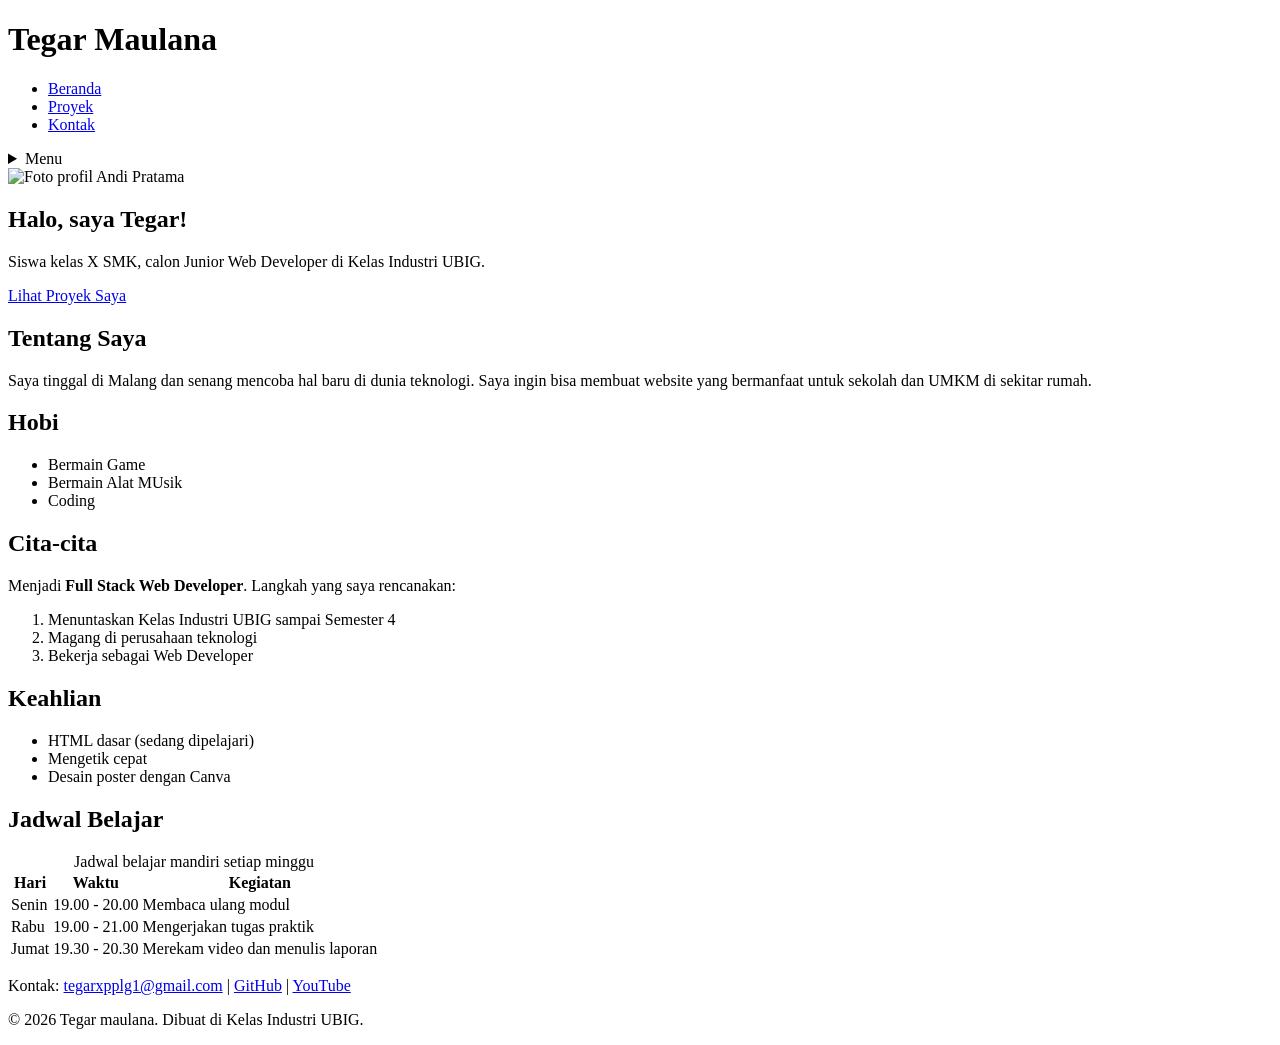
==== index.html @ 7f23cd94 "Frist Commit" ====
<!DOCTYPE html>
<html lang="id">
<head>
  <meta charset="UTF-8">
  <meta name="viewport" content="width=device-width, initial-scale=1.0">
  <title>Tegar Maulana | Beranda</title>
  <link rel="preconnect" href="https://fonts.googleapis.com">
  <link rel="preconnect" href="https://fonts.gstatic.com" crossorigin>
  <link href="https://fonts.googleapis.com/css2?family=Inter:wght@400;600&family=Poppins:wght@600;700&display=swap" rel="stylesheet">
  <link rel="stylesheet" href="css/style.css">
</head>
<body>
  <header>
    <div class="container navbar">
      <h1>Tegar Maulana</h1>
      <nav class="menu-laptop">
        <ul>
          <li><a href="index.html">Beranda</a></li>
          <li><a href="proyek.html">Proyek</a></li>
          <li><a href="kontak.html">Kontak</a></li>
        </ul>
      </nav>
      <!-- Tantangan: menu ponsel yang bisa dibuka-tutup -->
      <details class="menu-ponsel">
        <summary>Menu</summary>
        <nav>
          <ul>
            <li><a href="index.html">Beranda</a></li>
            <li><a href="proyek.html">Proyek</a></li>
            <li><a href="kontak.html">Kontak</a></li>
          </ul>
        </nav>
      </details>
    </div>
  </header>

  <main>
    <div class="container">
      <section class="hero">
        <img src="img/foto-profil.png" alt="Foto profil Andi Pratama" width="180">
        <div>
          <h2>Halo, saya Tegar!</h2>
          <p>Siswa kelas X SMK, calon Junior Web Developer di Kelas Industri UBIG.</p>
          <a href="proyek.html" class="tombol">Lihat Proyek Saya</a>
        </div>
      </section>

      <section class="kartu">
        <h2>Tentang Saya</h2>
        <p>Saya tinggal di Malang dan senang mencoba hal baru di dunia teknologi. Saya ingin bisa membuat website yang bermanfaat untuk sekolah dan UMKM di sekitar rumah.</p>
      </section>

      <div class="daftar-kartu">
        <section class="kartu">
          <h2>Hobi</h2>
          <ul>
            <li>Bermain Game</li>
            <li>Bermain Alat MUsik</li>
            <li>Coding</li>
          </ul>
        </section>

        <section class="kartu">
          <h2>Cita-cita</h2>
          <p>Menjadi <strong>Full Stack Web Developer</strong>. Langkah yang saya rencanakan:</p>
          <ol>
            <li>Menuntaskan Kelas Industri UBIG sampai Semester 4</li>
            <li>Magang di perusahaan teknologi</li>
            <li>Bekerja sebagai Web Developer</li>
          </ol>
        </section>

        <section class="kartu">
          <h2>Keahlian</h2>
          <ul>
            <li>HTML dasar (sedang dipelajari)</li>
            <li>Mengetik cepat</li>
            <li>Desain poster dengan Canva</li>
          </ul>
        </section>
      </div>

      <section class="kartu">
        <h2>Jadwal Belajar</h2>
        <table>
          <caption>Jadwal belajar mandiri setiap minggu</caption>
          <thead>
            <tr>
              <th>Hari</th>
              <th>Waktu</th>
              <th>Kegiatan</th>
            </tr>
          </thead>
          <tbody>
            <tr>
              <td>Senin</td>
              <td>19.00 - 20.00</td>
              <td>Membaca ulang modul</td>
            </tr>
            <tr>
              <td>Rabu</td>
              <td>19.00 - 21.00</td>
              <td>Mengerjakan tugas praktik</td>
            </tr>
            <tr>
              <td>Jumat</td>
              <td>19.30 - 20.30</td>
              <td>Merekam video dan menulis laporan</td>
            </tr>
          </tbody>
        </table>
      </section>
    </div>
  </main>

  <footer>
    <p>Kontak: <a href="mailto:tegarxpplg1@gmail.com">tegarxpplg1@gmail.com</a> |
      <a href="https://github.com/T3garGG" target="_blank">GitHub</a> |
      <a href="https://www.youtube.com/" target="_blank">YouTube</a></p>
    <p>&copy; 2026 Tegar maulana. Dibuat di Kelas Industri UBIG.</p>
  </footer>
</body>
</html>
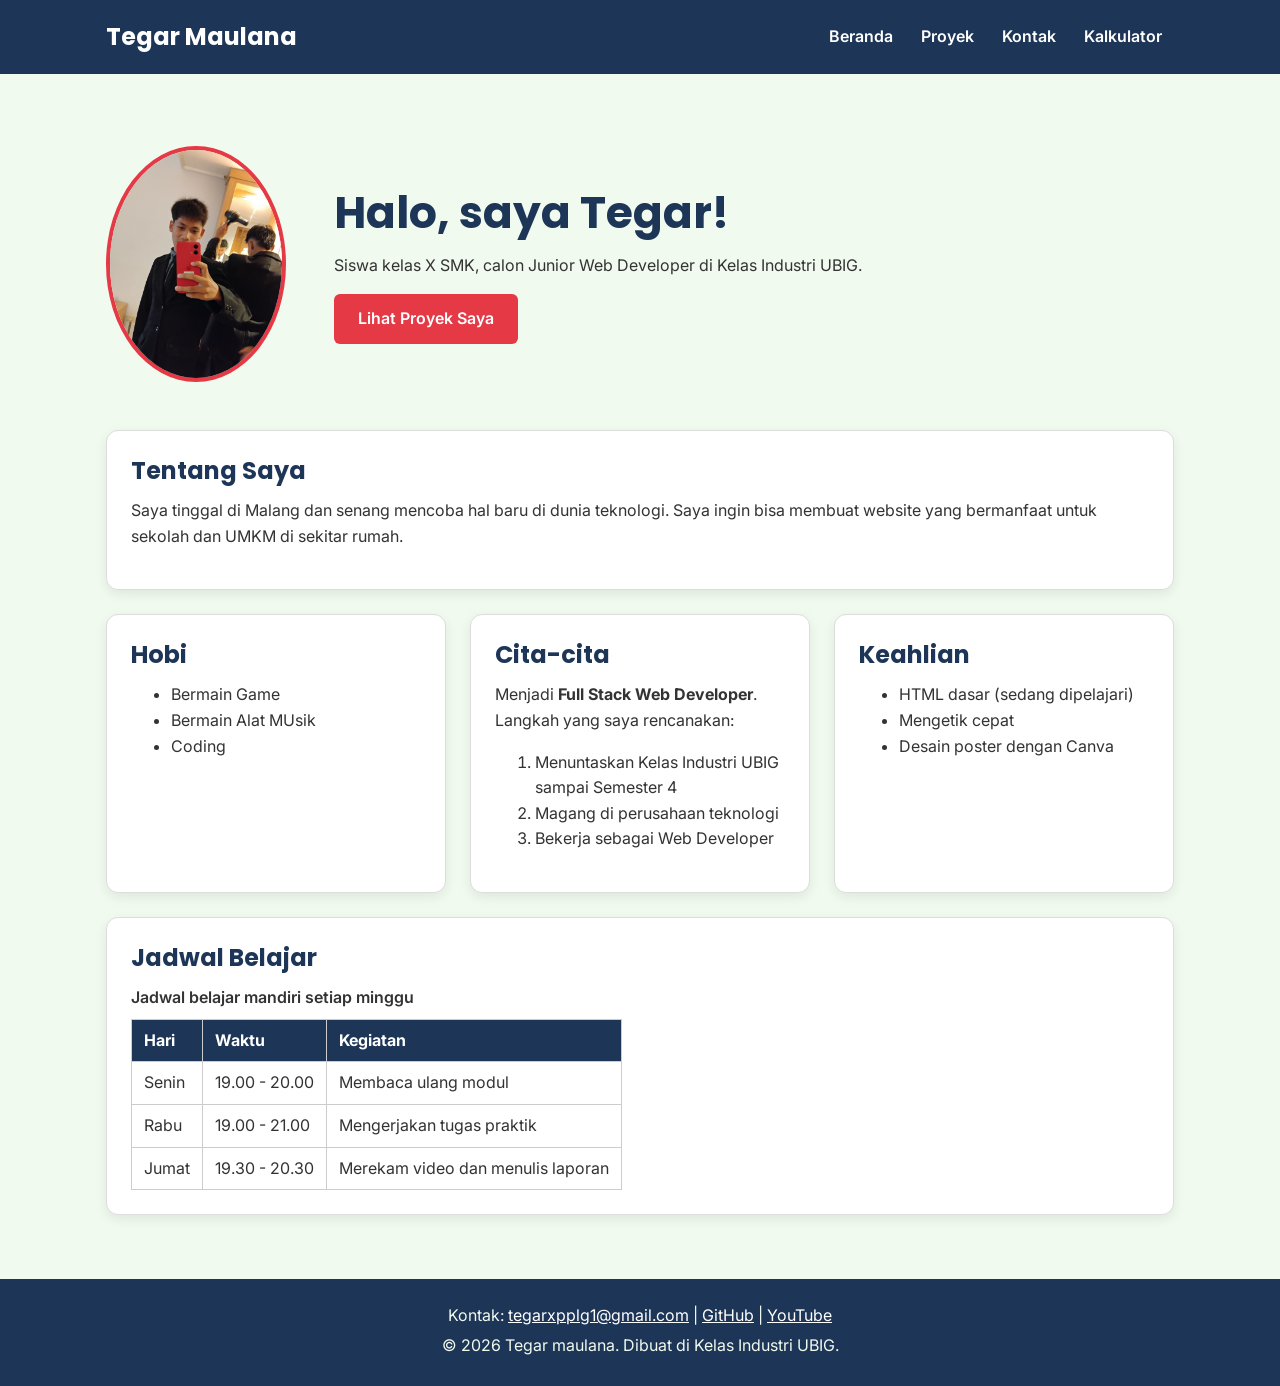
==== commit 7ba67cc5: "add kalkulator fitur" ====
--- a/index.html
+++ b/index.html
@@ -1,123 +1,144 @@
-<!DOCTYPE html>
+<!doctype html>
 <html lang="id">
-<head>
-  <meta charset="UTF-8">
-  <meta name="viewport" content="width=device-width, initial-scale=1.0">
-  <title>Tegar Maulana | Beranda</title>
-  <link rel="preconnect" href="https://fonts.googleapis.com">
-  <link rel="preconnect" href="https://fonts.gstatic.com" crossorigin>
-  <link href="https://fonts.googleapis.com/css2?family=Inter:wght@400;600&family=Poppins:wght@600;700&display=swap" rel="stylesheet">
-  <link rel="stylesheet" href="css/style.css">
-</head>
-<body>
-  <header>
-    <div class="container navbar">
-      <h1>Tegar Maulana</h1>
-      <nav class="menu-laptop">
-        <ul>
-          <li><a href="index.html">Beranda</a></li>
-          <li><a href="proyek.html">Proyek</a></li>
-          <li><a href="kontak.html">Kontak</a></li>
-        </ul>
-      </nav>
-      <!-- Tantangan: menu ponsel yang bisa dibuka-tutup -->
-      <details class="menu-ponsel">
-        <summary>Menu</summary>
-        <nav>
+  <head>
+    <meta charset="UTF-8" />
+    <meta name="viewport" content="width=device-width, initial-scale=1.0" />
+    <title>Tegar Maulana | Beranda</title>
+    <link rel="preconnect" href="https://fonts.googleapis.com" />
+    <link rel="preconnect" href="https://fonts.gstatic.com" crossorigin />
+    <link href="https://fonts.googleapis.com/css2?family=Inter:wght@400;600&family=Poppins:wght@600;700&display=swap"
+      rel="stylesheet"
+    />
+    <link rel="stylesheet" href="css/style.css" />
+  </head>
+  <body>
+    <header>
+      <div class="container navbar">
+        <h1>Tegar Maulana</h1>
+        <nav class="menu-laptop">
           <ul>
             <li><a href="index.html">Beranda</a></li>
             <li><a href="proyek.html">Proyek</a></li>
             <li><a href="kontak.html">Kontak</a></li>
+            <li><a href="kalkulator.html">Kalkulator</a></li>
           </ul>
         </nav>
-      </details>
-    </div>
-  </header>
+        <!-- Tantangan: menu ponsel yang bisa dibuka-tutup -->
+        <details class="menu-ponsel">
+          <summary>Menu</summary>
+          <nav>
+            <ul>
+              <li><a href="index.html">Beranda</a></li>
+              <li><a href="proyek.html">Proyek</a></li>
+              <li><a href="kontak.html">Kontak</a></li>
+              <li><a href="kalkulator.html">Kalkulator</a></li>
+            </ul>
+            <button type="button" id="mode" class="tombol-mode">Mode Gelap</button>
+          </nav>
+        </details>
+      </div>
+    </header>
 
-  <main>
-    <div class="container">
-      <section class="hero">
-        <img src="img/foto-profil.png" alt="Foto profil Andi Pratama" width="180">
-        <div>
-          <h2>Halo, saya Tegar!</h2>
-          <p>Siswa kelas X SMK, calon Junior Web Developer di Kelas Industri UBIG.</p>
-          <a href="proyek.html" class="tombol">Lihat Proyek Saya</a>
+    <main>
+      <div class="container">
+        <section class="hero">
+          <img
+            src="img/foto-profil.png"
+            alt="Foto profil Andi Pratama"
+            width="180"
+          />
+          <div>
+            <h2>Halo, saya Tegar!</h2>
+            <p>
+              Siswa kelas X SMK, calon Junior Web Developer di Kelas Industri
+              UBIG.
+            </p>
+            <a href="proyek.html" class="tombol">Lihat Proyek Saya</a>
+          </div>
+        </section>
+        <section class="kartu">
+          <h2>Tentang Saya</h2>
+          <p>
+            Saya tinggal di Malang dan senang mencoba hal baru di dunia
+            teknologi. Saya ingin bisa membuat website yang bermanfaat untuk
+            sekolah dan UMKM di sekitar rumah.
+          </p>
+        </section>
+        <div class="daftar-kartu">
+          <section class="kartu">
+            <h2>Hobi</h2>
+            <ul>
+              <li>Bermain Game</li>
+              <li>Bermain Alat MUsik</li>
+              <li>Coding</li>
+            </ul>
+          </section>
+          <section class="kartu">
+            <h2>Cita-cita</h2>
+            <p>
+              Menjadi <strong>Full Stack Web Developer</strong>. Langkah yang
+              saya rencanakan:
+            </p>
+            <ol>
+              <li>Menuntaskan Kelas Industri UBIG sampai Semester 4</li>
+              <li>Magang di perusahaan teknologi</li>
+              <li>Bekerja sebagai Web Developer</li>
+            </ol>
+          </section>
+          <section class="kartu">
+            <h2>Keahlian</h2>
+            <ul>
+              <li>HTML dasar (sedang dipelajari)</li>
+              <li>Mengetik cepat</li>
+              <li>Desain poster dengan Canva</li>
+            </ul>
+          </section>
         </div>
-      </section>
-
-      <section class="kartu">
-        <h2>Tentang Saya</h2>
-        <p>Saya tinggal di Malang dan senang mencoba hal baru di dunia teknologi. Saya ingin bisa membuat website yang bermanfaat untuk sekolah dan UMKM di sekitar rumah.</p>
-      </section>
-
-      <div class="daftar-kartu">
-        <section class="kartu">
-          <h2>Hobi</h2>
-          <ul>
-            <li>Bermain Game</li>
-            <li>Bermain Alat MUsik</li>
-            <li>Coding</li>
-          </ul>
-        </section>
 
         <section class="kartu">
-          <h2>Cita-cita</h2>
-          <p>Menjadi <strong>Full Stack Web Developer</strong>. Langkah yang saya rencanakan:</p>
-          <ol>
-            <li>Menuntaskan Kelas Industri UBIG sampai Semester 4</li>
-            <li>Magang di perusahaan teknologi</li>
-            <li>Bekerja sebagai Web Developer</li>
-          </ol>
-        </section>
-
-        <section class="kartu">
-          <h2>Keahlian</h2>
-          <ul>
-            <li>HTML dasar (sedang dipelajari)</li>
-            <li>Mengetik cepat</li>
-            <li>Desain poster dengan Canva</li>
-          </ul>
+          <h2>Jadwal Belajar</h2>
+          <table>
+            <caption>
+              Jadwal belajar mandiri setiap minggu
+            </caption>
+            <thead>
+              <tr>
+                <th>Hari</th>
+                <th>Waktu</th>
+                <th>Kegiatan</th>
+              </tr>
+            </thead>
+            <tbody>
+              <tr>
+                <td>Senin</td>
+                <td>19.00 - 20.00</td>
+                <td>Membaca ulang modul</td>
+              </tr>
+              <tr>
+                <td>Rabu</td>
+                <td>19.00 - 21.00</td>
+                <td>Mengerjakan tugas praktik</td>
+              </tr>
+              <tr>
+                <td>Jumat</td>
+                <td>19.30 - 20.30</td>
+                <td>Merekam video dan menulis laporan</td>
+              </tr>
+            </tbody>
+          </table>
         </section>
       </div>
-
-      <section class="kartu">
-        <h2>Jadwal Belajar</h2>
-        <table>
-          <caption>Jadwal belajar mandiri setiap minggu</caption>
-          <thead>
-            <tr>
-              <th>Hari</th>
-              <th>Waktu</th>
-              <th>Kegiatan</th>
-            </tr>
-          </thead>
-          <tbody>
-            <tr>
-              <td>Senin</td>
-              <td>19.00 - 20.00</td>
-              <td>Membaca ulang modul</td>
-            </tr>
-            <tr>
-              <td>Rabu</td>
-              <td>19.00 - 21.00</td>
-              <td>Mengerjakan tugas praktik</td>
-            </tr>
-            <tr>
-              <td>Jumat</td>
-              <td>19.30 - 20.30</td>
-              <td>Merekam video dan menulis laporan</td>
-            </tr>
-          </tbody>
-        </table>
-      </section>
-    </div>
-  </main>
-
-  <footer>
-    <p>Kontak: <a href="mailto:tegarxpplg1@gmail.com">tegarxpplg1@gmail.com</a> |
-      <a href="https://github.com/T3garGG" target="_blank">GitHub</a> |
-      <a href="https://www.youtube.com/" target="_blank">YouTube</a></p>
-    <p>&copy; 2026 Tegar maulana. Dibuat di Kelas Industri UBIG.</p>
-  </footer>
-</body>
+    </main>
+    <footer>
+      <p>
+        Kontak:
+        <a href="mailto:tegarxpplg1@gmail.com">tegarxpplg1@gmail.com</a> |
+        <a href="https://github.com/T3garGG" target="_blank">GitHub</a> |
+        <a href="https://www.youtube.com/" target="_blank">YouTube</a>
+      </p>
+      <p>&copy; 2026 Tegar maulana. Dibuat di Kelas Industri UBIG.</p>
+    </footer>
+    <script src="script.js" defer></script>
+    <script src="kalkulator.js" defer></script>
+  </body>
 </html>
--- a/css/style.css
+++ b/css/style.css
@@ -0,0 +1,267 @@
+/* Gaya portofolio Andi Pratama
+   Palet: #1D3557 (utama), #E63946 (aksen), #F1FAEE (latar)
+   Huruf: Poppins (judul), Inter (isi)
+   Tata letak: mobile first, titik ubah 768px (tablet) dan 1024px (laptop) */
+
+/* 1. Reset */
+* {
+  box-sizing: border-box;
+  margin: 0;
+}
+
+img {
+  max-width: 100%;
+  height: auto;
+}
+
+/* 2. Dasar halaman: warna dan huruf */
+body {
+  font-family: "Inter", Arial, sans-serif;
+  font-size: 1rem;
+  line-height: 1.6;
+  color: #333333;
+  background-color: #F1FAEE;
+}
+body.gelap {
+  background-color: #1D3557;
+}
+
+h1, h2, h3 {
+  font-family: "Poppins", Arial, sans-serif;
+  color: #1D3557;
+  line-height: 1.3;
+}
+
+h2 {
+  margin-bottom: 0.75rem;
+}
+
+p, ul, ol {
+  margin-bottom: 1rem;
+}
+
+a {
+  color: #E63946;
+}
+
+/* 3. Wadah, header, dan menu */
+.container {
+  max-width: 1100px;
+  margin: 0 auto;
+  padding: 0 1rem;
+}
+
+header {
+  background-color: #1D3557;
+  color: #FFFFFF;
+  padding: 1rem 0;
+}
+
+header h1 {
+  color: #FFFFFF;
+  font-size: 1.5rem;
+}
+
+.navbar {
+  display: flex;
+  flex-wrap: wrap;
+  justify-content: space-between;
+  align-items: center;
+  gap: 0.5rem;
+}
+
+nav ul {
+  display: flex;
+  gap: 0.25rem;
+  padding: 0;
+  margin: 0;
+  list-style: none;
+}
+
+nav a {
+  display: inline-block;
+  padding: 0.5rem 0.75rem;
+  border-radius: 6px;
+  color: #FFFFFF;
+  font-weight: 600;
+  text-decoration: none;
+}
+
+/* Tantangan: menu ponsel buka-tutup dengan details */
+.menu-laptop {
+  display: none;
+}
+
+.menu-ponsel summary {
+  padding: 0.5rem 0.75rem;
+  border: 1px solid #FFFFFF;
+  border-radius: 6px;
+  font-weight: 600;
+  cursor: pointer;
+}
+
+.menu-ponsel ul {
+  flex-direction: column;
+  margin-top: 0.5rem;
+}
+
+/* 4. Isi utama, hero, dan kartu */
+main {
+  padding: 1.5rem 0;
+}
+
+.hero {
+  display: flex;
+  flex-direction: column;
+  align-items: center;
+  gap: 1.5rem;
+  padding: 1rem 0 2rem;
+  text-align: center;
+}
+
+.hero img {
+  border: 4px solid #E63946;
+  border-radius: 50%;
+}
+
+.hero h2 {
+  font-size: 2rem;
+}
+
+.tombol {
+  display: inline-block;
+  padding: 0.75rem 1.5rem;
+  border-radius: 6px;
+  background-color: #E63946;
+  color: #FFFFFF;
+  font-weight: 600;
+  text-decoration: none;
+}
+
+.kartu {
+  background-color: #FFFFFF;
+  padding: 1rem;
+  margin-bottom: 1.5rem;
+  border: 1px solid #DDDDDD;
+  border-radius: 12px;
+  box-shadow: 0 4px 12px rgba(0, 0, 0, 0.08);
+}
+
+.daftar-kartu {
+  display: flex;
+  flex-wrap: wrap;
+  gap: 1.5rem;
+  margin-bottom: 1.5rem;
+}
+
+.daftar-kartu .kartu {
+  flex: 1 1 280px;
+  margin-bottom: 0;
+}
+
+article img {
+  border-radius: 8px;
+  border: 1px solid #DDDDDD;
+}
+
+/* 5. Tabel */
+table {
+  border-collapse: collapse;
+}
+
+caption {
+  font-weight: 600;
+  text-align: left;
+  margin-bottom: 0.5rem;
+}
+
+th, td {
+  border: 1px solid #CCCCCC;
+  padding: 0.5rem 0.75rem;
+  text-align: left;
+}
+
+th {
+  background-color: #1D3557;
+  color: #FFFFFF;
+}
+
+/* 6. Form */
+label {
+  font-weight: 600;
+}
+
+input, select, textarea {
+  width: 100%;
+  max-width: 22rem;
+  padding: 0.6rem;
+  margin-top: 0.25rem;
+  border: 1px solid #CCCCCC;
+  border-radius: 6px;
+  font-family: inherit;
+  font-size: 1rem;
+}
+
+button {
+  padding: 0.75rem 1.5rem;
+  border: none;
+  border-radius: 6px;
+  background-color: #E63946;
+  color: #FFFFFF;
+  font-family: inherit;
+  font-size: 1rem;
+  font-weight: 600;
+  cursor: pointer;
+}
+
+/* 7. Footer */
+footer {
+  background-color: #1D3557;
+  color: #F1FAEE;
+  text-align: center;
+  padding: 1.5rem;
+}
+
+footer p {
+  margin-bottom: 0.25rem;
+}
+
+footer a {
+  color: #FFFFFF;
+}
+
+/* 8. Tablet: lebar layar 768px ke atas */
+@media (min-width: 768px) {
+  .menu-laptop {
+    display: block;
+  }
+
+  .menu-ponsel {
+    display: none;
+  }
+
+  .hero {
+    flex-direction: row;
+    padding: 2rem 0 3rem;
+    text-align: left;
+  }
+
+  .kartu {
+    padding: 1.5rem;
+  }
+}
+
+/* 9. Laptop: lebar layar 1024px ke atas */
+@media (min-width: 1024px) {
+  main {
+    padding: 2.5rem 0;
+  }
+
+  .hero {
+    gap: 3rem;
+  }
+
+  .hero h2 {
+    font-size: 2.75rem;
+  }
+}
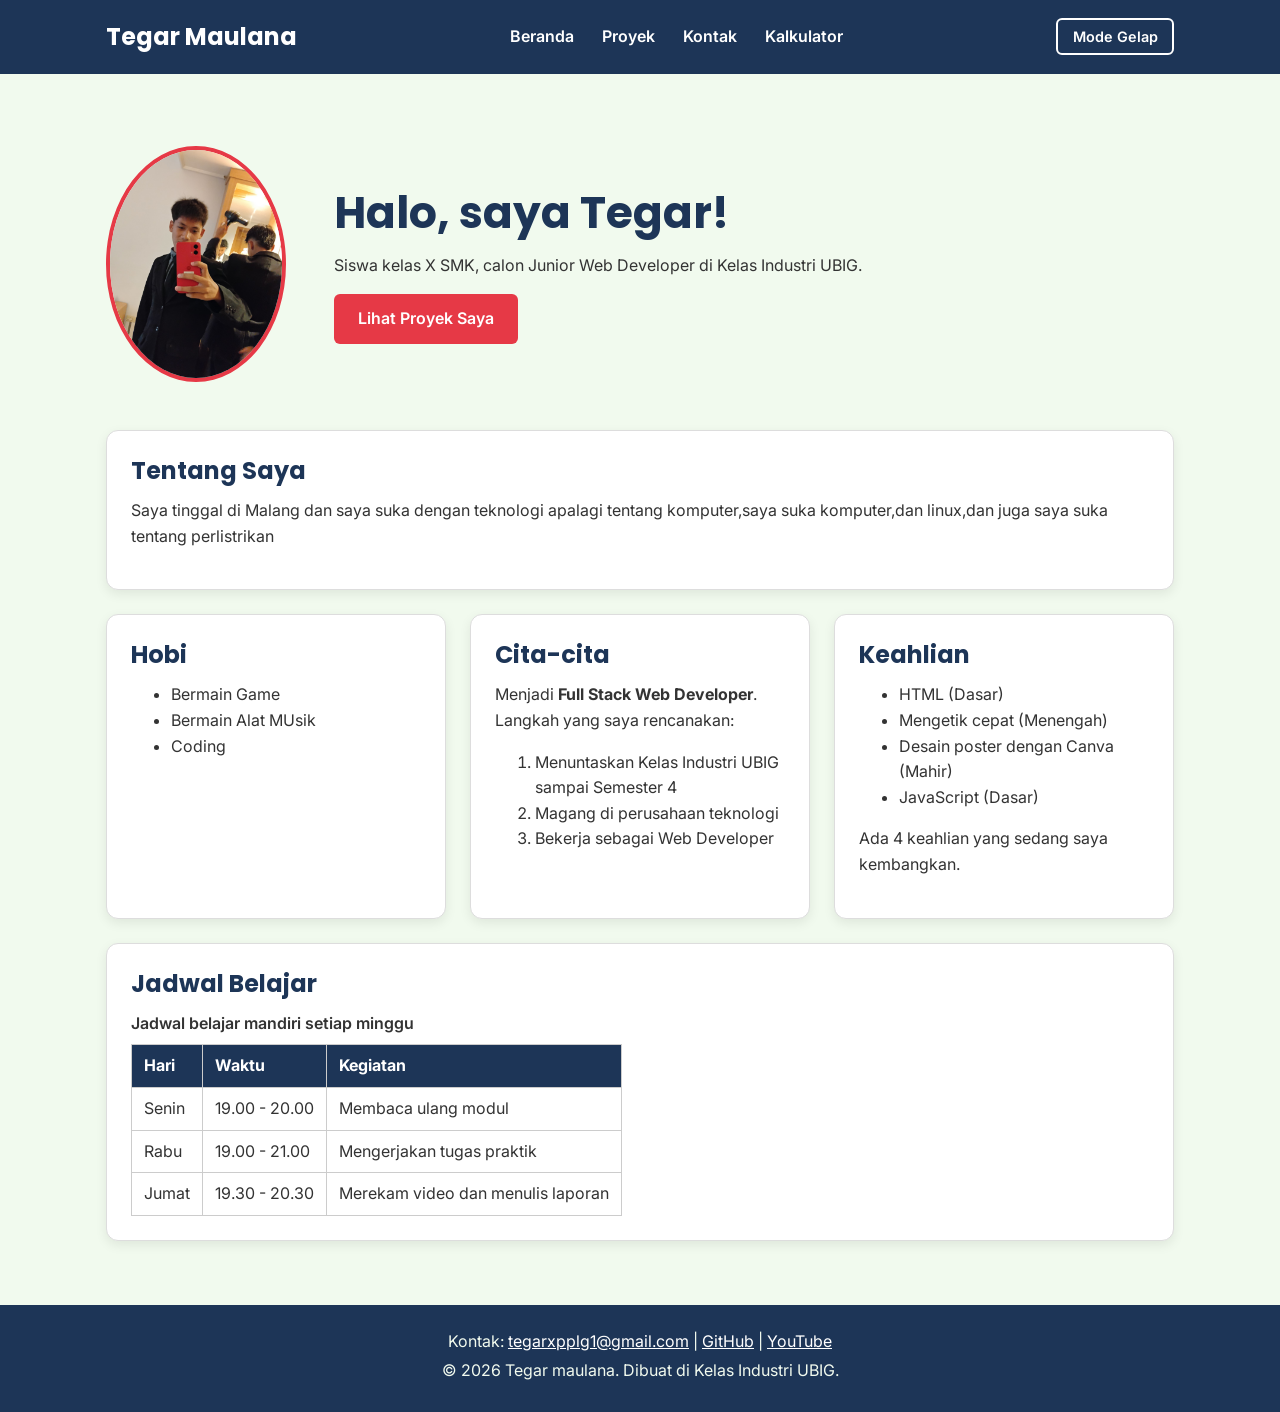
==== commit ce3012b1: "menambahkan fitur dalam tugas minggu 7" ====
--- a/index.html
+++ b/index.html
@@ -10,6 +10,7 @@
       rel="stylesheet"
     />
     <link rel="stylesheet" href="css/style.css" />
+    <script src="js/main.js" defer></script>
   </head>
   <body>
     <header>
@@ -33,9 +34,9 @@
               <li><a href="kontak.html">Kontak</a></li>
               <li><a href="kalkulator.html">Kalkulator</a></li>
             </ul>
-            <button type="button" id="mode" class="tombol-mode">Mode Gelap</button>
           </nav>
         </details>
+        <button type="button" id="tombol-tema" class="tombol-tema">Mode Gelap</button>
       </div>
     </header>
 
@@ -44,7 +45,7 @@
         <section class="hero">
           <img
             src="img/foto-profil.png"
-            alt="Foto profil Andi Pratama"
+            alt="Foto profil Tegar Maulana"
             width="180"
           />
           <div>
@@ -59,9 +60,7 @@
         <section class="kartu">
           <h2>Tentang Saya</h2>
           <p>
-            Saya tinggal di Malang dan senang mencoba hal baru di dunia
-            teknologi. Saya ingin bisa membuat website yang bermanfaat untuk
-            sekolah dan UMKM di sekitar rumah.
+            Saya tinggal di Malang dan saya suka dengan teknologi apalagi tentang komputer,saya suka komputer,dan linux,dan juga saya suka tentang perlistrikan 
           </p>
         </section>
         <div class="daftar-kartu">
@@ -87,11 +86,8 @@
           </section>
           <section class="kartu">
             <h2>Keahlian</h2>
-            <ul>
-              <li>HTML dasar (sedang dipelajari)</li>
-              <li>Mengetik cepat</li>
-              <li>Desain poster dengan Canva</li>
-            </ul>
+            <ul id="daftar-skill"></ul>
+            <p id="jumlah-skill"></p>
           </section>
         </div>
 
@@ -134,11 +130,9 @@
         Kontak:
         <a href="mailto:tegarxpplg1@gmail.com">tegarxpplg1@gmail.com</a> |
         <a href="https://github.com/T3garGG" target="_blank">GitHub</a> |
-        <a href="https://www.youtube.com/" target="_blank">YouTube</a>
+        <a href="https://youtube.com/@thisgarr" target="_blank">YouTube</a>
       </p>
       <p>&copy; 2026 Tegar maulana. Dibuat di Kelas Industri UBIG.</p>
     </footer>
-    <script src="script.js" defer></script>
-    <script src="kalkulator.js" defer></script>
   </body>
 </html>
--- a/css/style.css
+++ b/css/style.css
@@ -1,8 +1,3 @@
-/* Gaya portofolio Andi Pratama
-   Palet: #1D3557 (utama), #E63946 (aksen), #F1FAEE (latar)
-   Huruf: Poppins (judul), Inter (isi)
-   Tata letak: mobile first, titik ubah 768px (tablet) dan 1024px (laptop) */
-
 /* 1. Reset */
 * {
   box-sizing: border-box;
@@ -14,21 +9,37 @@
   height: auto;
 }
 
-/* 2. Dasar halaman: warna dan huruf */
+/* 2. Variabel warna tema terang */
+:root {
+  --warna-utama: #1D3557;
+  --warna-judul: #1D3557;
+  --warna-aksen: #E63946;
+  --warna-tautan: #E63946;
+  --warna-latar: #F1FAEE;
+  --warna-teks: #333333;
+  --warna-kartu: #FFFFFF;
+  --warna-garis: #DDDDDD;
+}
+
+/* 2b. Dasar halaman: warna dan huruf */
 body {
   font-family: "Inter", Arial, sans-serif;
   font-size: 1rem;
   line-height: 1.6;
-  color: #333333;
-  background-color: #F1FAEE;
-}
-body.gelap {
-  background-color: #1D3557;
+  color: var(--warna-teks);
+  background-color: var(--warna-latar);
+  min-height: 100vh;
+  display: flex;
+  flex-direction: column;
+}
+
+main {
+  flex: 1;
 }
 
 h1, h2, h3 {
   font-family: "Poppins", Arial, sans-serif;
-  color: #1D3557;
+  color: var(--warna-judul);
   line-height: 1.3;
 }
 
@@ -41,7 +52,7 @@
 }
 
 a {
-  color: #E63946;
+  color: var(--warna-tautan);
 }
 
 /* 3. Wadah, header, dan menu */
@@ -52,7 +63,7 @@
 }
 
 header {
-  background-color: #1D3557;
+  background-color: var(--warna-utama);
   color: #FFFFFF;
   padding: 1rem 0;
 }
@@ -120,7 +131,7 @@
 }
 
 .hero img {
-  border: 4px solid #E63946;
+  border: 4px solid var(--warna-aksen);
   border-radius: 50%;
 }
 
@@ -132,17 +143,17 @@
   display: inline-block;
   padding: 0.75rem 1.5rem;
   border-radius: 6px;
-  background-color: #E63946;
+  background-color: var(--warna-aksen);
   color: #FFFFFF;
   font-weight: 600;
   text-decoration: none;
 }
 
 .kartu {
-  background-color: #FFFFFF;
+  background-color: var(--warna-kartu);
   padding: 1rem;
   margin-bottom: 1.5rem;
-  border: 1px solid #DDDDDD;
+  border: 1px solid var(--warna-garis);
   border-radius: 12px;
   box-shadow: 0 4px 12px rgba(0, 0, 0, 0.08);
 }
@@ -161,7 +172,7 @@
 
 article img {
   border-radius: 8px;
-  border: 1px solid #DDDDDD;
+  border: 1px solid var(--warna-garis);
 }
 
 /* 5. Tabel */
@@ -182,7 +193,7 @@
 }
 
 th {
-  background-color: #1D3557;
+  background-color: var(--warna-utama);
   color: #FFFFFF;
 }
 
@@ -200,13 +211,19 @@
   border-radius: 6px;
   font-family: inherit;
   font-size: 1rem;
+  background-color: var(--warna-kartu);
+  color: var(--warna-teks);
+}
+
+.keterangan {
+  font-size: 0.875rem;
 }
 
 button {
   padding: 0.75rem 1.5rem;
   border: none;
   border-radius: 6px;
-  background-color: #E63946;
+  background-color: var(--warna-aksen);
   color: #FFFFFF;
   font-family: inherit;
   font-size: 1rem;
@@ -216,8 +233,8 @@
 
 /* 7. Footer */
 footer {
-  background-color: #1D3557;
-  color: #F1FAEE;
+  background-color: var(--warna-utama);
+  color: var(--warna-latar);
   text-align: center;
   padding: 1.5rem;
 }
@@ -265,3 +282,53 @@
     font-size: 2.75rem;
   }
 }
+
+/* 10. Tombol tema, filter, dan label kategori */
+.tombol-tema {
+  padding: 0.5rem 0.9rem;
+  border: 2px solid #FFFFFF;
+  background-color: transparent;
+  font-size: 0.9rem;
+}
+
+.filter {
+  display: flex;
+  flex-wrap: wrap;
+  gap: 0.5rem;
+  margin-bottom: 1rem;
+}
+
+.tombol-filter {
+  padding: 0.5rem 1rem;
+  border: 2px solid var(--warna-garis);
+  background-color: var(--warna-kartu);
+  color: var(--warna-judul);
+}
+
+.tombol-filter.aktif {
+  background-color: var(--warna-aksen);
+  border-color: var(--warna-aksen);
+  color: #FFFFFF;
+}
+
+.label {
+  display: inline-block;
+  padding: 0.1rem 0.6rem;
+  margin-bottom: 0.5rem;
+  border-radius: 999px;
+  background-color: var(--warna-latar);
+  color: var(--warna-judul);
+  font-size: 0.85rem;
+  font-weight: 600;
+}
+
+/* 11. Tema gelap: isi variabel diganti saat body memiliki class gelap */
+body.gelap {
+  --warna-utama: #0B1526;
+  --warna-judul: #A8DADC;
+  --warna-tautan: #FF8A8A;
+  --warna-latar: #121A24;
+  --warna-teks: #E3E8EE;
+  --warna-kartu: #1C2836;
+  --warna-garis: #34465A;
+}
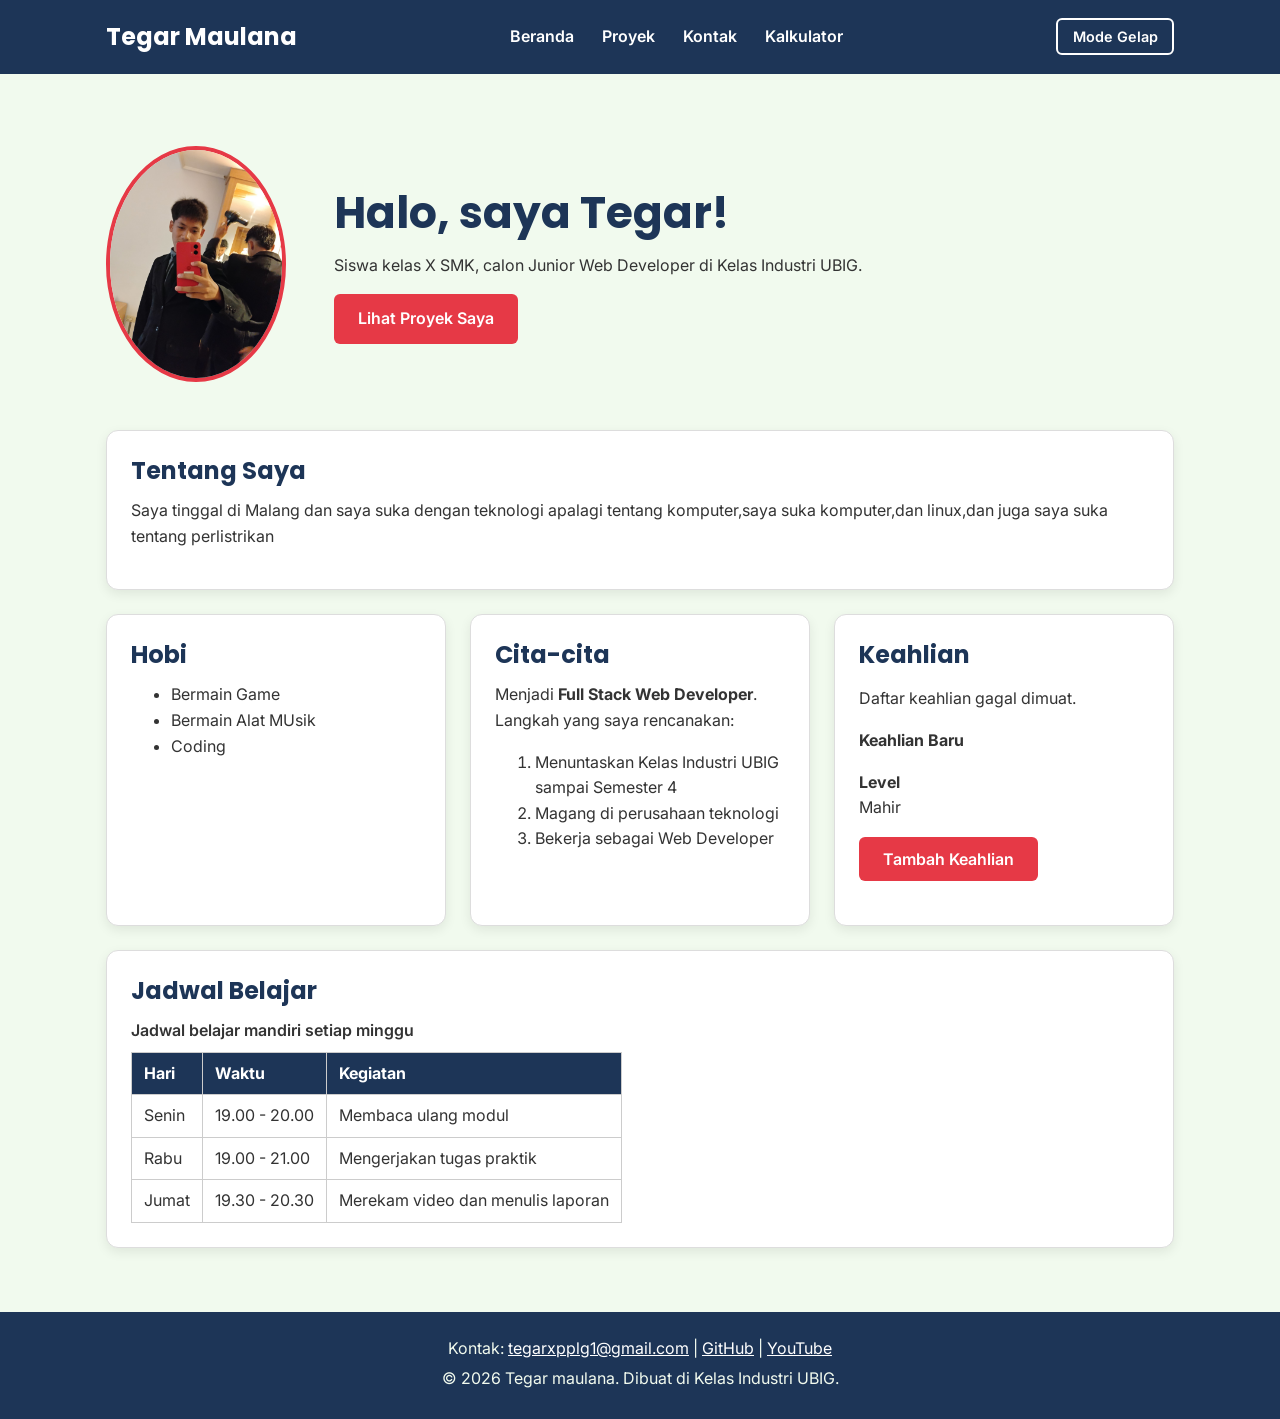
==== commit 015ccdde: "feat: uji praktik paket A tambah kehlian" ====
--- a/index.html
+++ b/index.html
@@ -6,7 +6,8 @@
     <title>Tegar Maulana | Beranda</title>
     <link rel="preconnect" href="https://fonts.googleapis.com" />
     <link rel="preconnect" href="https://fonts.gstatic.com" crossorigin />
-    <link href="https://fonts.googleapis.com/css2?family=Inter:wght@400;600&family=Poppins:wght@600;700&display=swap"
+    <link
+      href="https://fonts.googleapis.com/css2?family=Inter:wght@400;600&family=Poppins:wght@600;700&display=swap"
       rel="stylesheet"
     />
     <link rel="stylesheet" href="css/style.css" />
@@ -36,7 +37,9 @@
             </ul>
           </nav>
         </details>
-        <button type="button" id="tombol-tema" class="tombol-tema">Mode Gelap</button>
+        <button type="button" id="tombol-tema" class="tombol-tema">
+          Mode Gelap
+        </button>
       </div>
     </header>
 
@@ -60,7 +63,9 @@
         <section class="kartu">
           <h2>Tentang Saya</h2>
           <p>
-            Saya tinggal di Malang dan saya suka dengan teknologi apalagi tentang komputer,saya suka komputer,dan linux,dan juga saya suka tentang perlistrikan 
+            Saya tinggal di Malang dan saya suka dengan teknologi apalagi
+            tentang komputer,saya suka komputer,dan linux,dan juga saya suka
+            tentang perlistrikan
           </p>
         </section>
         <div class="daftar-kartu">
@@ -88,6 +93,15 @@
             <h2>Keahlian</h2>
             <ul id="daftar-skill"></ul>
             <p id="jumlah-skill"></p>
+            <div class="tambah-skill">
+              <h4>Keahlian Baru</h4>
+              <ul id="skill-baru">
+                <p id="pesan-skill"></p>
+              </ul>
+              <h4>Level</h4>
+              <p>Mahir</p>
+              <button type="button" id="level" aria-label="Keahlian">Tambah Keahlian</button>
+            </div>
           </section>
         </div>
 
--- a/css/style.css
+++ b/css/style.css
@@ -218,6 +218,9 @@
 .keterangan {
   font-size: 0.875rem;
 }
+.tambah-skill{
+  margin-bottom:20px;
+}
 
 button {
   padding: 0.75rem 1.5rem;
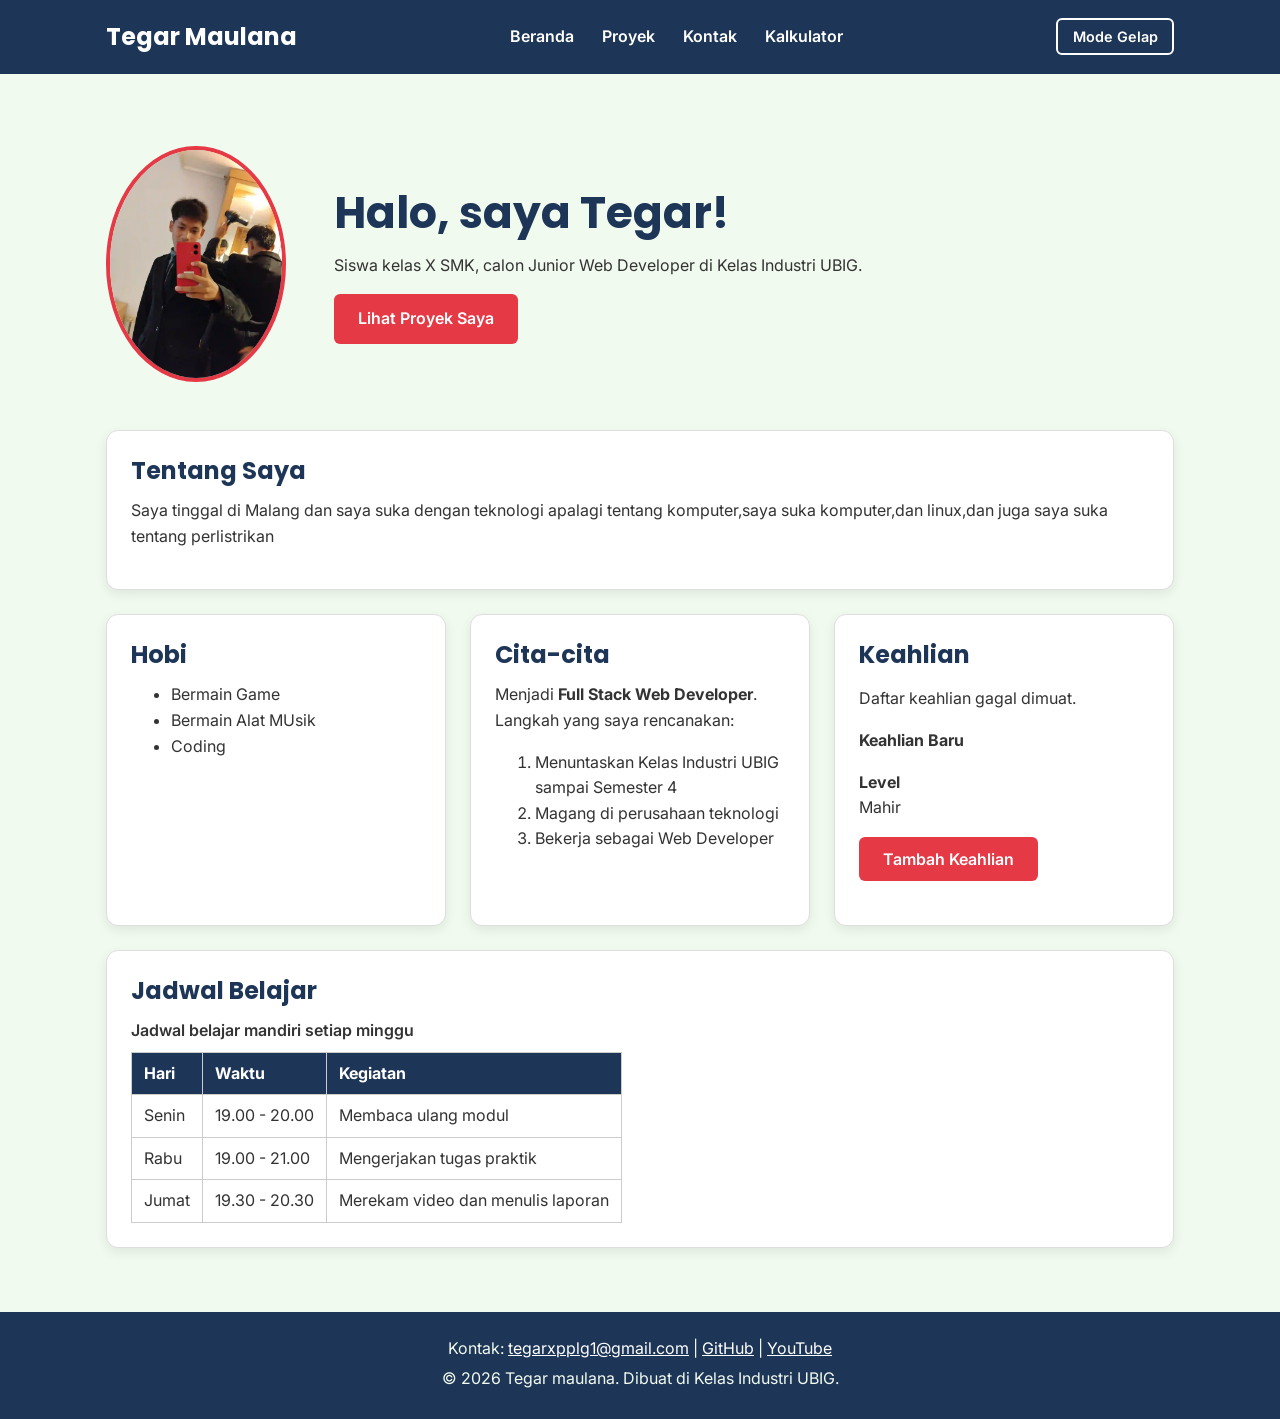
==== commit b25b05bd: "change img to webp compress" ====
--- a/index.html
+++ b/index.html
@@ -47,7 +47,7 @@
       <div class="container">
         <section class="hero">
           <img
-            src="img/foto-profil.png"
+            src="img/foto-profil.webp"
             alt="Foto profil Tegar Maulana"
             width="180"
           />
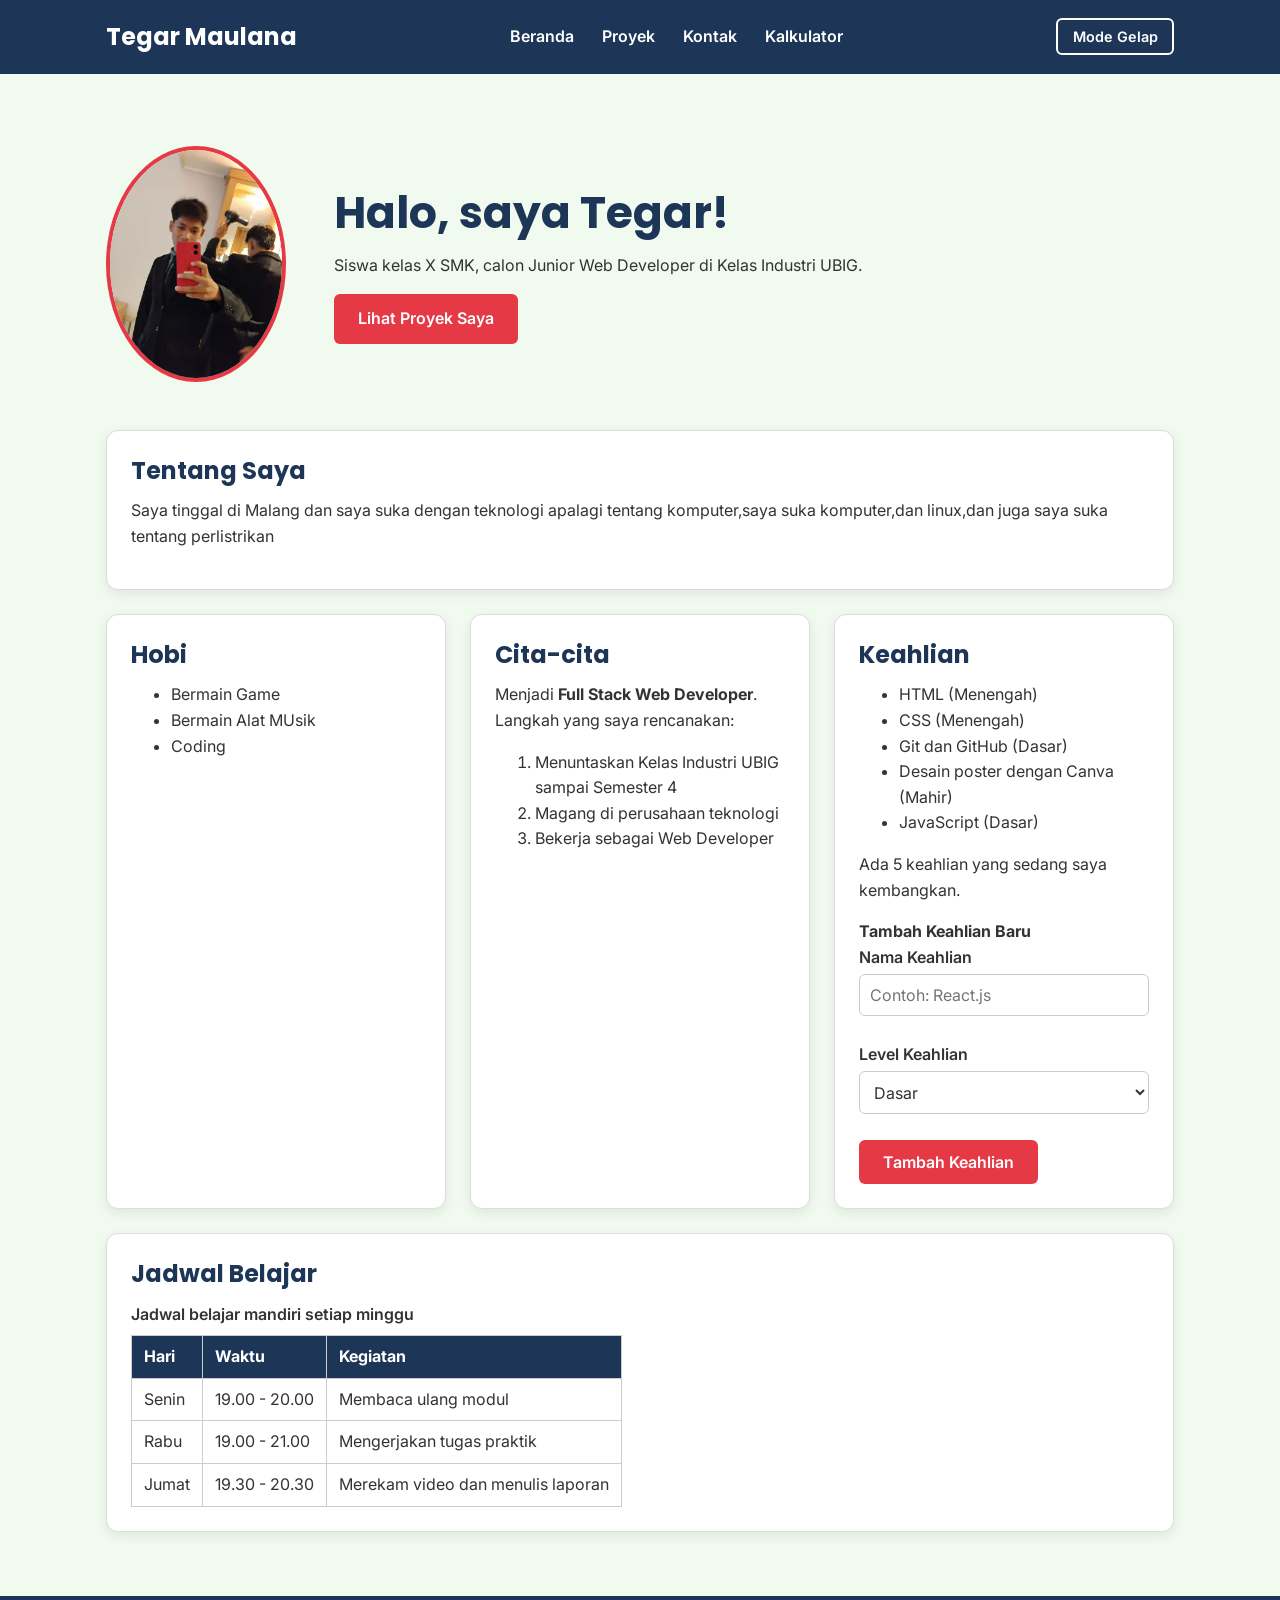
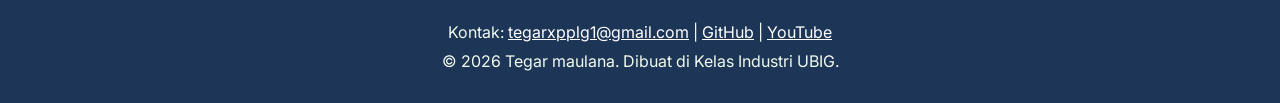
==== commit 4e97ab92: "fix: fitur dari menambahkan keahlian dan juga foto preview README.md" ====
--- a/index.html
+++ b/index.html
@@ -93,15 +93,23 @@
             <h2>Keahlian</h2>
             <ul id="daftar-skill"></ul>
             <p id="jumlah-skill"></p>
-            <div class="tambah-skill">
-              <h4>Keahlian Baru</h4>
-              <ul id="skill-baru">
-                <p id="pesan-skill"></p>
-              </ul>
-              <h4>Level</h4>
-              <p>Mahir</p>
-              <button type="button" id="level" aria-label="Keahlian">Tambah Keahlian</button>
-            </div>
+            
+            <form id="form-tambah-skill" style="margin-top: 15px;">
+              <h4>Tambah Keahlian Baru</h4>
+              <p>
+                <label for="input-skill-nama">Nama Keahlian</label><br>
+                <input type="text" id="input-skill-nama" placeholder="Contoh: React.js" required style="margin-bottom: 10px;">
+              </p>
+              <p>
+                <label for="input-skill-level">Level Keahlian</label><br>
+                <select id="input-skill-level" style="margin-bottom: 10px;">
+                  <option value="Dasar">Dasar</option>
+                  <option value="Menengah">Menengah</option>
+                  <option value="Mahir">Mahir</option>
+                </select>
+              </p>
+              <button type="submit" class="tombol">Tambah Keahlian</button>
+            </form>
           </section>
         </div>
 
